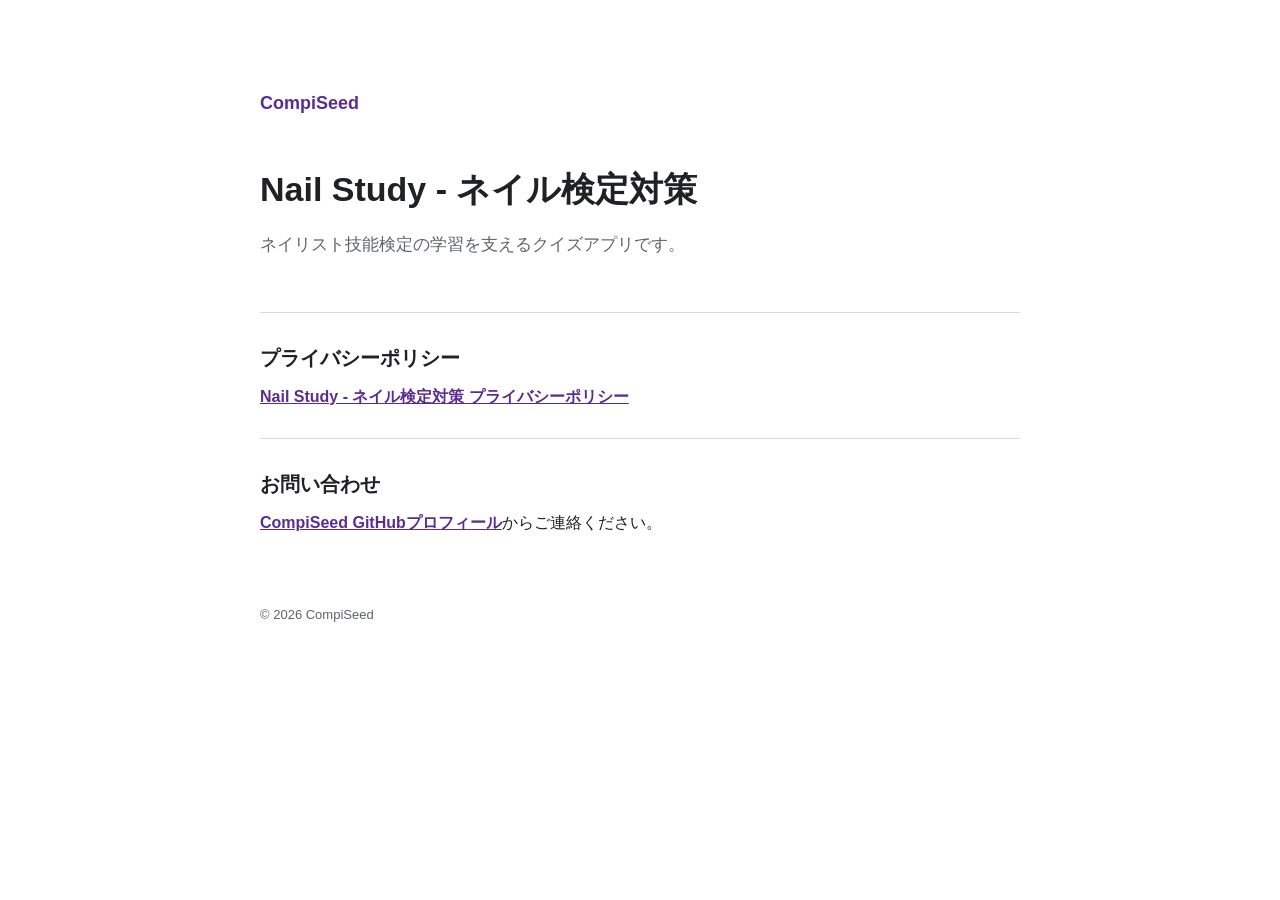
==== index.html @ 31a89fb5 "Create index.html" ====
<!doctype html>
<html lang="ja">
<head>
  <meta charset="utf-8">
  <meta name="viewport" content="width=device-width, initial-scale=1">
  <meta name="description" content="CompiSeedのNail Study - ネイル検定対策 公式情報">
  <title>CompiSeed | Nail Study - ネイル検定対策</title>
  <style>
    :root { --ink: #202124; --muted: #5f6368; --line: #ded9d4; --accent: #5c2d91; }
    * { box-sizing: border-box; }
    body { margin: 0; color: var(--ink); background: #fff; font-family: -apple-system, BlinkMacSystemFont, "Segoe UI", "Noto Sans JP", sans-serif; line-height: 1.7; }
    main { width: min(100% - 40px, 760px); min-height: 100vh; margin: 0 auto; padding: 88px 0 48px; }
    .brand { margin: 0 0 48px; color: var(--accent); font-size: 18px; font-weight: 700; }
    h1 { margin: 0; font-size: 34px; line-height: 1.3; }
    .lead { max-width: 560px; margin: 20px 0 52px; color: var(--muted); font-size: 17px; }
    section { border-top: 1px solid var(--line); padding: 28px 0; }
    h2 { margin: 0 0 8px; font-size: 20px; }
    p { margin: 0; }
    a { color: var(--accent); font-weight: 600; }
    footer { margin-top: 40px; color: var(--muted); font-size: 13px; }
    @media (max-width: 480px) { main { width: min(100% - 32px, 760px); padding-top: 64px; } h1 { font-size: 29px; } }
  </style>
</head>
<body>
  <main>
    <p class="brand">CompiSeed</p>
    <h1>Nail Study - ネイル検定対策</h1>
    <p class="lead">ネイリスト技能検定の学習を支えるクイズアプリです。</p>
    <section>
      <h2>プライバシーポリシー</h2>
      <p><a href="privacy.html">Nail Study - ネイル検定対策 プライバシーポリシー</a></p>
    </section>
    <section>
      <h2>お問い合わせ</h2>
      <p><a href="https://github.com/compiseed">CompiSeed GitHubプロフィール</a>からご連絡ください。</p>
    </section>
    <footer>© 2026 CompiSeed</footer>
  </main>
</body>
</html>
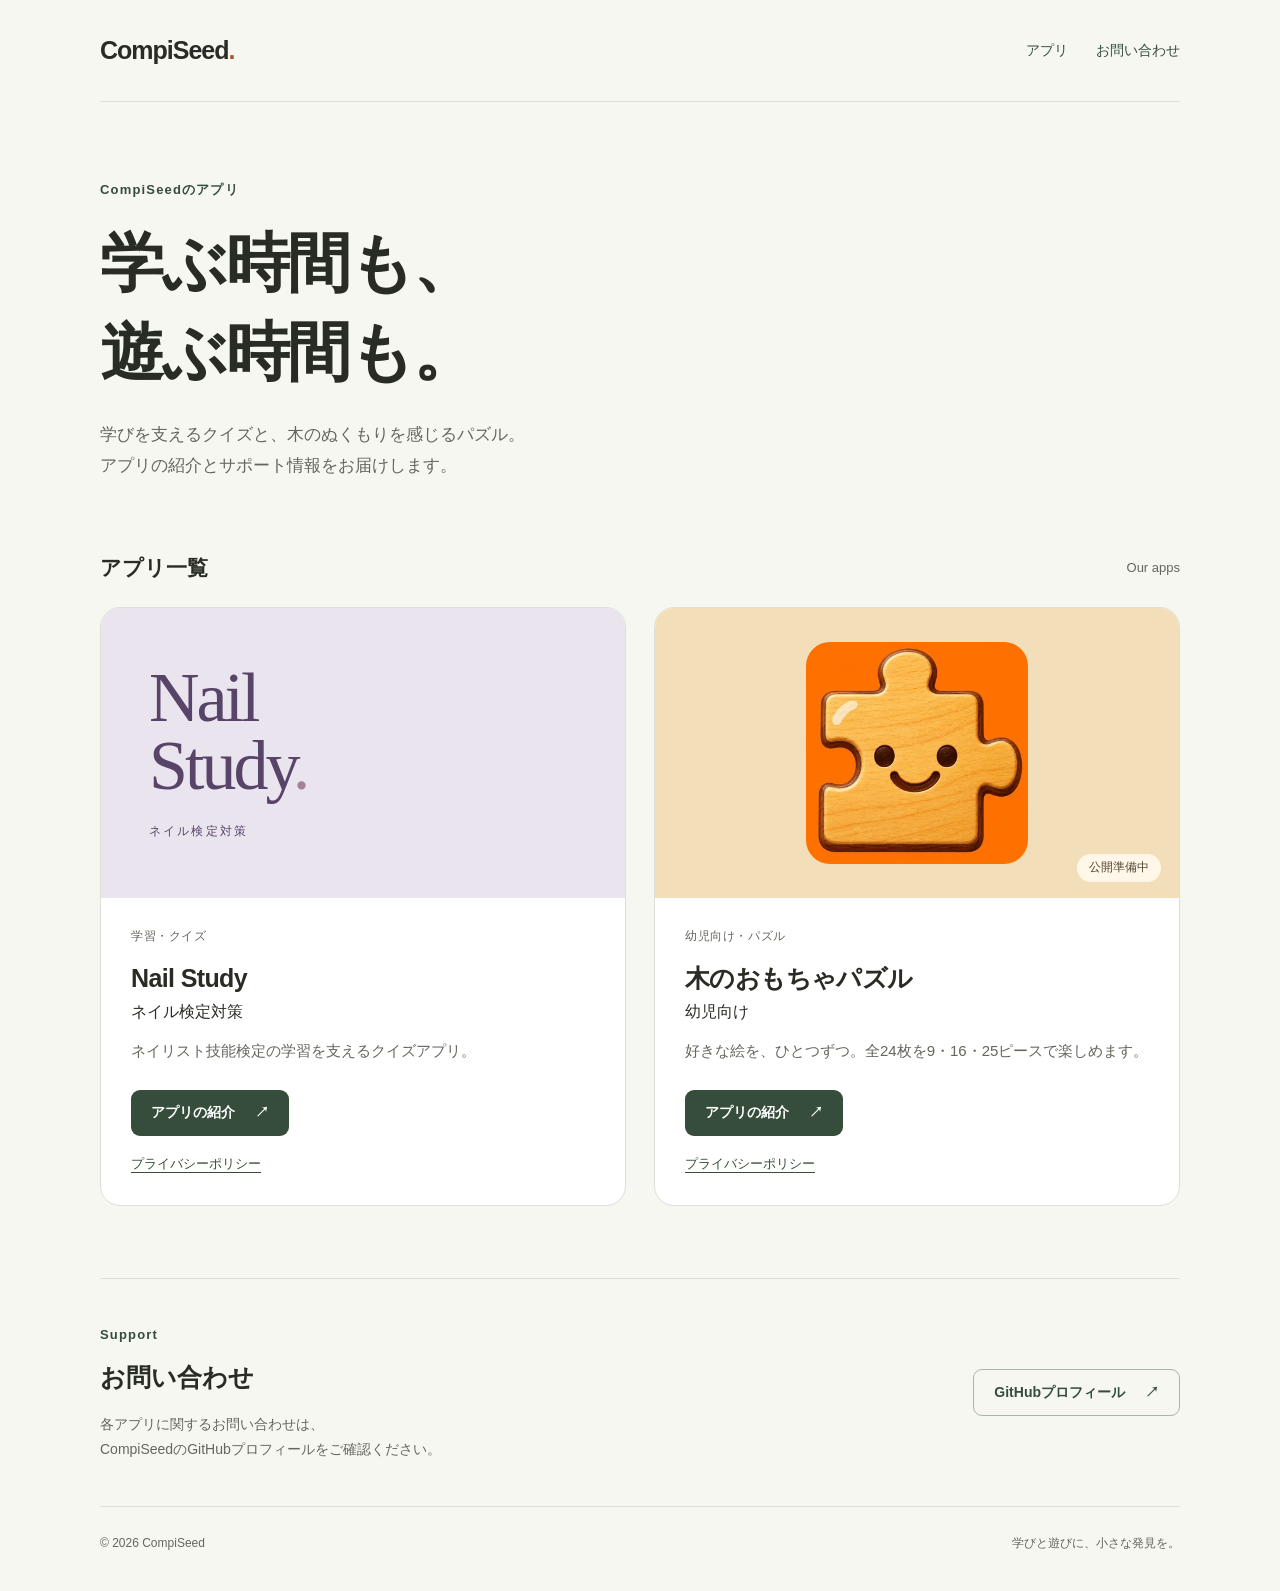
==== commit 7c0d8d26: "Build minimal CompiSeed multi-app site with wooden puzzle pages" ====
--- a/index.html
+++ b/index.html
@@ -3,38 +3,40 @@
 <head>
   <meta charset="utf-8">
   <meta name="viewport" content="width=device-width, initial-scale=1">
-  <meta name="description" content="CompiSeedのNail Study - ネイル検定対策 公式情報">
-  <title>CompiSeed | Nail Study - ネイル検定対策</title>
-  <style>
-    :root { --ink: #202124; --muted: #5f6368; --line: #ded9d4; --accent: #5c2d91; }
-    * { box-sizing: border-box; }
-    body { margin: 0; color: var(--ink); background: #fff; font-family: -apple-system, BlinkMacSystemFont, "Segoe UI", "Noto Sans JP", sans-serif; line-height: 1.7; }
-    main { width: min(100% - 40px, 760px); min-height: 100vh; margin: 0 auto; padding: 88px 0 48px; }
-    .brand { margin: 0 0 48px; color: var(--accent); font-size: 18px; font-weight: 700; }
-    h1 { margin: 0; font-size: 34px; line-height: 1.3; }
-    .lead { max-width: 560px; margin: 20px 0 52px; color: var(--muted); font-size: 17px; }
-    section { border-top: 1px solid var(--line); padding: 28px 0; }
-    h2 { margin: 0 0 8px; font-size: 20px; }
-    p { margin: 0; }
-    a { color: var(--accent); font-weight: 600; }
-    footer { margin-top: 40px; color: var(--muted); font-size: 13px; }
-    @media (max-width: 480px) { main { width: min(100% - 32px, 760px); padding-top: 64px; } h1 { font-size: 29px; } }
-  </style>
+  <meta name="description" content="CompiSeedのアプリ公式サイト。Nail Study - ネイル検定対策、木のおもちゃパズル幼児向けの紹介とプライバシーポリシー。">
+  <title>CompiSeed | アプリの紹介・サポート</title>
+  <link rel="stylesheet" href="assets/site.css">
 </head>
 <body>
-  <main>
-    <p class="brand">CompiSeed</p>
-    <h1>Nail Study - ネイル検定対策</h1>
-    <p class="lead">ネイリスト技能検定の学習を支えるクイズアプリです。</p>
-    <section>
-      <h2>プライバシーポリシー</h2>
-      <p><a href="privacy.html">Nail Study - ネイル検定対策 プライバシーポリシー</a></p>
+  <a class="skip" href="#main">本文へ移動</a>
+  <header class="site-header container">
+    <a class="brand" href="./" aria-label="CompiSeed ホーム">CompiSeed<span class="brand-dot" aria-hidden="true">.</span></a>
+    <nav aria-label="メインナビゲーション"><a href="#apps">アプリ</a><a href="#support">お問い合わせ</a></nav>
+  </header>
+  <main id="main" class="container">
+    <section class="intro" aria-labelledby="intro-title">
+      <p class="eyebrow">CompiSeedのアプリ</p>
+      <h1 id="intro-title">学ぶ時間も、<br>遊ぶ時間も。</h1>
+      <p class="lead">学びを支えるクイズと、木のぬくもりを感じるパズル。<br class="desktop-break">アプリの紹介とサポート情報をお届けします。</p>
     </section>
-    <section>
-      <h2>お問い合わせ</h2>
-      <p><a href="https://github.com/compiseed">CompiSeed GitHubプロフィール</a>からご連絡ください。</p>
+    <section id="apps" aria-labelledby="apps-title">
+      <div class="section-heading"><h2 id="apps-title">アプリ一覧</h2><span>Our apps</span></div>
+      <div class="app-grid">
+        <article class="app-card nail-card">
+          <div class="app-visual nail-visual" aria-hidden="true"><span class="nail-wordmark">Nail<br>Study<span>.</span></span><span class="nail-caption">ネイル検定対策</span></div>
+          <div class="app-copy"><p class="category">学習・クイズ</p><h3>Nail Study<span class="subtitle">ネイル検定対策</span></h3><p>ネイリスト技能検定の学習を支えるクイズアプリ。</p><div class="app-links"><a class="button" href="nail-study/">アプリの紹介 <span aria-hidden="true">↗</span></a><a class="text-link" href="privacy.html">プライバシーポリシー</a></div></div>
+        </article>
+        <article class="app-card puzzle-card">
+          <div class="app-visual puzzle-visual"><img src="assets/smiling-piece.webp" width="360" height="360" alt="木の質感のある、にっこり笑うパズルピース" decoding="async"><span class="status">公開準備中</span></div>
+          <div class="app-copy"><p class="category">幼児向け・パズル</p><h3>木のおもちゃパズル<span class="subtitle">幼児向け</span></h3><p>好きな絵を、ひとつずつ。全24枚を9・16・25ピースで楽しめます。</p><div class="app-links"><a class="button" href="wooden-puzzle/">アプリの紹介 <span aria-hidden="true">↗</span></a><a class="text-link" href="wooden-puzzle/privacy.html">プライバシーポリシー</a></div></div>
+        </article>
+      </div>
     </section>
-    <footer>© 2026 CompiSeed</footer>
+    <section id="support" class="support" aria-labelledby="support-title">
+      <div><p class="eyebrow">Support</p><h2 id="support-title">お問い合わせ</h2><p>各アプリに関するお問い合わせは、<br>CompiSeedのGitHubプロフィールをご確認ください。</p></div>
+      <a class="button button-outline" href="https://github.com/compiseed">GitHubプロフィール <span aria-hidden="true">↗</span></a>
+    </section>
   </main>
+  <footer class="site-footer container"><span>© 2026 CompiSeed</span><span>学びと遊びに、小さな発見を。</span></footer>
 </body>
 </html>
--- a/assets/site.css
+++ b/assets/site.css
@@ -0,0 +1,72 @@
+:root{--ink:#292b25;--muted:#64675d;--paper:#f7f7f2;--line:#dedfd5;--green:#354d3a;--purple:#69557a;--white:#fff;--wood:#f5e4c5}
+*{box-sizing:border-box}
+html{scroll-padding-top:24px}
+body{margin:0;background:var(--paper);color:var(--ink);font-family:-apple-system,BlinkMacSystemFont,"Segoe UI","Noto Sans JP",sans-serif;line-height:1.8;-webkit-text-size-adjust:100%}
+a{color:var(--green);text-underline-offset:4px}
+a:hover{text-decoration-thickness:2px}
+a:focus-visible{outline:3px solid #a76325;outline-offset:5px}
+img{max-width:100%;height:auto}
+.container{width:min(100% - 80px,1080px);margin-inline:auto}
+.skip{position:absolute;top:-100px;left:16px;background:var(--white);padding:12px;z-index:5}
+.skip:focus{top:12px}
+.site-header{display:flex;align-items:center;justify-content:space-between;gap:24px;padding-block:28px;border-bottom:1px solid var(--line)}
+.brand{color:var(--ink);font-size:25px;font-weight:750;letter-spacing:-1px;text-decoration:none;white-space:nowrap}
+.brand-dot{color:#a05b31}
+nav{display:flex;gap:28px;flex-wrap:wrap}
+nav a{font-size:14px;text-decoration:none;min-height:44px;display:inline-flex;align-items:center}
+.intro{padding-block:76px 68px}
+.eyebrow{margin:0 0 18px;color:var(--green);font-size:13px;letter-spacing:.09em;font-weight:650}
+h1,h2,h3,p{overflow-wrap:anywhere}
+h1{font-size:clamp(36px,5.4vw,64px);line-height:1.38;letter-spacing:-.035em;margin:0;font-weight:700}
+.lead{margin:24px 0 0;color:var(--muted);font-size:17px}
+.section-heading{display:flex;justify-content:space-between;gap:16px;align-items:center;margin-bottom:20px}
+.section-heading h2{font-size:21px;margin:0}
+.section-heading span{font-size:13px;color:var(--muted)}
+.app-grid{display:grid;grid-template-columns:repeat(2,minmax(0,1fr));gap:28px}
+.app-card{background:var(--white);border:1px solid var(--line);border-radius:20px;overflow:hidden;display:flex;flex-direction:column}
+.app-visual{min-height:290px;display:flex;align-items:center;justify-content:center;position:relative}
+.nail-visual{background:#eae4ee;color:#574468;flex-direction:column;align-items:flex-start;padding:38px 48px}
+.nail-wordmark{font-family:Georgia,"Times New Roman",serif;font-size:70px;line-height:.98;letter-spacing:-3px}
+.nail-wordmark span{color:#a48099}
+.nail-caption{font-size:12px;letter-spacing:.18em;margin-top:20px}
+.puzzle-visual{background:#f2dfba}
+.puzzle-visual img{width:222px;height:222px;object-fit:cover;border-radius:24px}
+.status{position:absolute;right:18px;bottom:16px;font-size:12px;color:#53462f;background:#fff7e8;padding:3px 12px;border-radius:20px}
+.app-copy{padding:28px 30px 30px;display:flex;flex-direction:column;flex:1}
+.category{font-size:12px;letter-spacing:.05em;color:var(--muted);margin:0 0 12px}
+.app-copy h3{font-size:25px;line-height:1.45;margin:0 0 14px;letter-spacing:-.025em}
+.subtitle{display:block;font-size:16px;letter-spacing:0;font-weight:500;margin-top:4px}
+.app-copy>p:not(.category){margin:0 0 26px;color:var(--muted);font-size:15px}
+.app-links{display:flex;gap:16px;align-items:flex-start;flex-direction:column;margin-top:auto}
+.button{display:inline-flex;align-items:center;justify-content:space-between;gap:20px;min-height:46px;padding:10px 20px;background:var(--green);color:var(--white);text-decoration:none;border-radius:9px;font-size:14px;font-weight:600;max-width:100%}
+.button:hover{background:#263d2c;text-decoration:none}
+.text-link{font-size:13px}
+.button-outline{background:transparent;color:var(--green);border:1px solid #acb6a7}
+.button-outline:hover{background:#e9eee5}
+.support{display:flex;align-items:center;justify-content:space-between;gap:32px;border-top:1px solid var(--line);margin-top:72px;padding:44px 0}
+.support .eyebrow{margin-bottom:8px}
+.support h2{font-size:25px;margin:0 0 12px}
+.support p:not(.eyebrow){color:var(--muted);font-size:14px;margin:0}
+.site-footer{padding-block:26px 36px;border-top:1px solid var(--line);display:flex;justify-content:space-between;gap:20px;font-size:12px;color:var(--muted)}
+.breadcrumbs{margin:30px 0 0;font-size:13px;color:var(--muted)}
+.detail-intro{padding-block:44px 36px;max-width:780px}
+.detail-intro h1{font-size:clamp(31px,4.4vw,48px)}
+.detail-intro .status-inline{display:inline-block;margin-bottom:16px;background:#eceee3;color:var(--green);padding:2px 12px;border-radius:20px;font-size:12px}
+.detail-image{width:100%;display:block;border-radius:16px;border:1px solid var(--line)}
+.detail-copy{max-width:760px;padding-block:16px 36px}
+.detail-copy h2{font-size:22px;margin:38px 0 14px}
+.detail-copy p,.detail-copy li{font-size:16px}
+.detail-copy p{margin:0 0 14px}
+.detail-copy ul{padding-left:1.4em;margin:0 0 18px}
+.detail-actions{display:flex;flex-wrap:wrap;gap:20px;align-items:center;margin-top:32px}
+.nail-detail-banner{border-radius:16px;min-height:220px;padding-block:36px}
+.policy{max-width:780px;margin-inline:auto;padding-block:44px}
+.policy h1{font-size:34px;line-height:1.5}
+.policy .policy-app{font-weight:600;margin-bottom:6px}
+.policy .date{font-size:13px;color:var(--muted);margin:12px 0 24px}
+.policy h2{font-size:21px;line-height:1.6;margin:32px 0 12px}
+.policy p,.policy li{font-size:16px}
+.policy ul{padding-left:1.4em}
+.policy .policy-scope{border-left:3px solid #9d8051;padding:8px 0 8px 18px;margin:24px 0;color:var(--muted);font-size:14px}
+@media(max-width:700px){.container{width:calc(100% - 40px)}.site-header{padding-block:20px;gap:16px}.brand{font-size:23px}nav{gap:16px}nav a{font-size:12px}.intro{padding-block:48px 44px}.lead{font-size:15px}.desktop-break{display:none}.app-grid{grid-template-columns:1fr;gap:24px}.app-visual{min-height:250px}.app-copy{padding:24px}.support{margin-top:48px;padding-block:32px;align-items:flex-start;flex-direction:column;gap:22px}.site-footer{flex-direction:column;gap:6px;padding-bottom:28px}.detail-intro{padding-top:32px}.detail-copy p,.detail-copy li,.policy p,.policy li{font-size:15px}.policy{padding-top:32px}.policy h1{font-size:28px}}
+@media(prefers-reduced-motion:reduce){html{scroll-behavior:auto}}
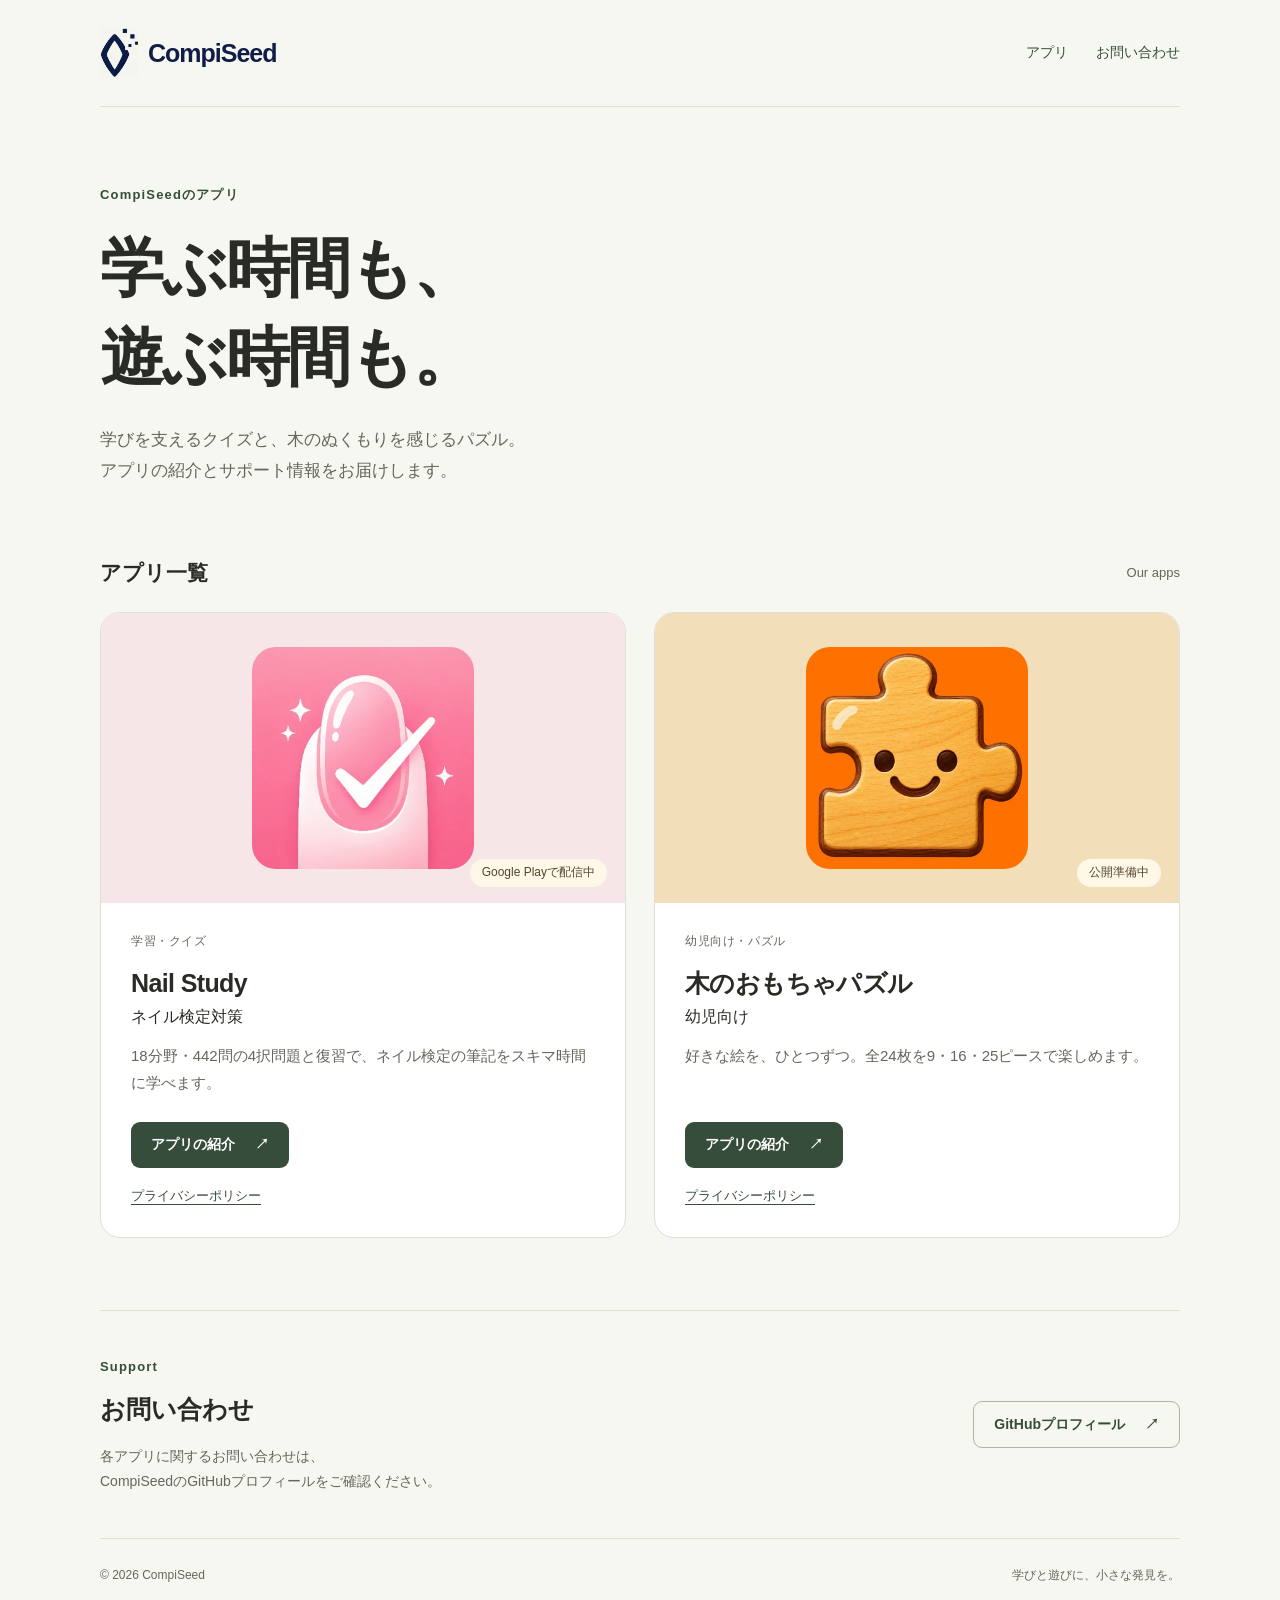
==== commit e7e632eb: "Add CompiSeed logo and refresh Nail Study from Google Play listing" ====
--- a/index.html
+++ b/index.html
@@ -10,7 +10,7 @@
 <body>
   <a class="skip" href="#main">本文へ移動</a>
   <header class="site-header container">
-    <a class="brand" href="./" aria-label="CompiSeed ホーム">CompiSeed<span class="brand-dot" aria-hidden="true">.</span></a>
+    <a class="brand" href="./" aria-label="CompiSeed ホーム"><span class="brand-icon"><img src="assets/compiseed-logo.jpg" width="573" height="573" alt="CompiSeedのシンボルマーク" decoding="async"></span><span>CompiSeed</span></a>
     <nav aria-label="メインナビゲーション"><a href="#apps">アプリ</a><a href="#support">お問い合わせ</a></nav>
   </header>
   <main id="main" class="container">
@@ -23,8 +23,8 @@
       <div class="section-heading"><h2 id="apps-title">アプリ一覧</h2><span>Our apps</span></div>
       <div class="app-grid">
         <article class="app-card nail-card">
-          <div class="app-visual nail-visual" aria-hidden="true"><span class="nail-wordmark">Nail<br>Study<span>.</span></span><span class="nail-caption">ネイル検定対策</span></div>
-          <div class="app-copy"><p class="category">学習・クイズ</p><h3>Nail Study<span class="subtitle">ネイル検定対策</span></h3><p>ネイリスト技能検定の学習を支えるクイズアプリ。</p><div class="app-links"><a class="button" href="nail-study/">アプリの紹介 <span aria-hidden="true">↗</span></a><a class="text-link" href="privacy.html">プライバシーポリシー</a></div></div>
+          <div class="app-visual nail-visual nail-icon-visual"><img src="assets/nail-icon.webp" width="360" height="360" alt="Nail Studyの公式アプリアイコン。ピンクの爪に白いチェックマーク。" decoding="async"><span class="status nail-status">Google Playで配信中</span></div>
+          <div class="app-copy"><p class="category">学習・クイズ</p><h3>Nail Study<span class="subtitle">ネイル検定対策</span></h3><p>18分野・442問の4択問題と復習で、ネイル検定の筆記をスキマ時間に学べます。</p><div class="app-links"><a class="button" href="nail-study/">アプリの紹介 <span aria-hidden="true">↗</span></a><a class="text-link" href="privacy.html">プライバシーポリシー</a></div></div>
         </article>
         <article class="app-card puzzle-card">
           <div class="app-visual puzzle-visual"><img src="assets/smiling-piece.webp" width="360" height="360" alt="木の質感のある、にっこり笑うパズルピース" decoding="async"><span class="status">公開準備中</span></div>
--- a/assets/site.css
+++ b/assets/site.css
@@ -10,7 +10,9 @@
 .skip{position:absolute;top:-100px;left:16px;background:var(--white);padding:12px;z-index:5}
 .skip:focus{top:12px}
 .site-header{display:flex;align-items:center;justify-content:space-between;gap:24px;padding-block:28px;border-bottom:1px solid var(--line)}
-.brand{color:var(--ink);font-size:25px;font-weight:750;letter-spacing:-1px;text-decoration:none;white-space:nowrap}
+.brand{color:#101e47;font-size:25px;font-weight:750;letter-spacing:-1px;text-decoration:none;white-space:nowrap;display:inline-flex;align-items:center;gap:10px}
+.brand-icon{display:block;position:relative;width:38px;height:50px;overflow:hidden;flex:none;mix-blend-mode:multiply}
+.brand-icon img{position:absolute;width:74px;height:74px;max-width:none;left:-21px;top:-8px}
 .brand-dot{color:#a05b31}
 nav{display:flex;gap:28px;flex-wrap:wrap}
 nav a{font-size:14px;text-decoration:none;min-height:44px;display:inline-flex;align-items:center}
@@ -29,6 +31,9 @@
 .nail-wordmark{font-family:Georgia,"Times New Roman",serif;font-size:70px;line-height:.98;letter-spacing:-3px}
 .nail-wordmark span{color:#a48099}
 .nail-caption{font-size:12px;letter-spacing:.18em;margin-top:20px}
+.nail-icon-visual{align-items:center;justify-content:center;background:#f6e6e8;padding:28px}
+.nail-icon-visual img{width:222px;height:222px;border-radius:24px;object-fit:contain}
+.nail-status{background:#fff6f5;color:#7f4e55}
 .puzzle-visual{background:#f2dfba}
 .puzzle-visual img{width:222px;height:222px;object-fit:cover;border-radius:24px}
 .status{position:absolute;right:18px;bottom:16px;font-size:12px;color:#53462f;background:#fff7e8;padding:3px 12px;border-radius:20px}
@@ -60,6 +65,21 @@
 .detail-copy ul{padding-left:1.4em;margin:0 0 18px}
 .detail-actions{display:flex;flex-wrap:wrap;gap:20px;align-items:center;margin-top:32px}
 .nail-detail-banner{border-radius:16px;min-height:220px;padding-block:36px}
+.nail-intro{display:flex;gap:38px;align-items:center;max-width:none;padding-bottom:48px}
+.nail-detail-icon{width:164px;height:164px;flex:none;border-radius:32px}
+.nail-intro .lead{margin-top:18px}
+.nail-intro .detail-actions{margin-top:24px;gap:16px}
+.store-note{color:var(--muted);font-size:13px}
+.nail-features{display:grid;grid-template-columns:repeat(3,minmax(0,1fr));gap:28px;border-block:1px solid var(--line);padding-block:32px}
+.feature-number{font-size:12px;letter-spacing:.1em;color:#93685f}
+.nail-features h2{font-size:20px;line-height:1.65;margin:10px 0 14px}
+.nail-features p{font-size:14px;color:var(--muted);margin:0}
+.nail-screens{padding-top:44px}
+.screenshot-grid{display:grid;grid-template-columns:repeat(3,minmax(0,1fr));gap:24px}
+.screenshot-grid figure{margin:0;min-width:0}
+.screenshot-grid img{display:block;width:100%;border-radius:12px;border:1px solid var(--line);background:#f9f4ec}
+.screenshot-grid figcaption{font-size:14px;margin-top:12px;color:var(--muted)}
+.detail-copy .content-source{font-size:13px;color:var(--muted);margin-top:24px}
 .policy{max-width:780px;margin-inline:auto;padding-block:44px}
 .policy h1{font-size:34px;line-height:1.5}
 .policy .policy-app{font-weight:600;margin-bottom:6px}
@@ -70,3 +90,5 @@
 .policy .policy-scope{border-left:3px solid #9d8051;padding:8px 0 8px 18px;margin:24px 0;color:var(--muted);font-size:14px}
 @media(max-width:700px){.container{width:calc(100% - 40px)}.site-header{padding-block:20px;gap:16px}.brand{font-size:23px}nav{gap:16px}nav a{font-size:12px}.intro{padding-block:48px 44px}.lead{font-size:15px}.desktop-break{display:none}.app-grid{grid-template-columns:1fr;gap:24px}.app-visual{min-height:250px}.app-copy{padding:24px}.support{margin-top:48px;padding-block:32px;align-items:flex-start;flex-direction:column;gap:22px}.site-footer{flex-direction:column;gap:6px;padding-bottom:28px}.detail-intro{padding-top:32px}.detail-copy p,.detail-copy li,.policy p,.policy li{font-size:15px}.policy{padding-top:32px}.policy h1{font-size:28px}}
 @media(prefers-reduced-motion:reduce){html{scroll-behavior:auto}}
+@media(max-width:700px){.nail-intro{gap:22px;align-items:flex-start}.nail-detail-icon{width:88px;height:88px;border-radius:18px}.nail-intro h1{font-size:30px}.nail-features{grid-template-columns:1fr;gap:26px}.nail-features h2{margin:4px 0 8px}.screenshot-grid{gap:16px}.screenshot-grid figcaption{font-size:12px}}
+@media(max-width:480px){.site-header{flex-wrap:wrap;gap:8px;padding-block:14px}.site-header nav{width:100%;gap:24px}.brand{font-size:24px}.nail-intro{flex-direction:column;gap:20px}.nail-intro .lead br{display:none}.screenshot-grid{grid-template-columns:1fr;gap:28px}.screenshot-grid figure{width:min(100%,320px);margin-inline:auto}.screenshot-grid figcaption{font-size:14px}.nail-detail-icon{width:96px;height:96px}}
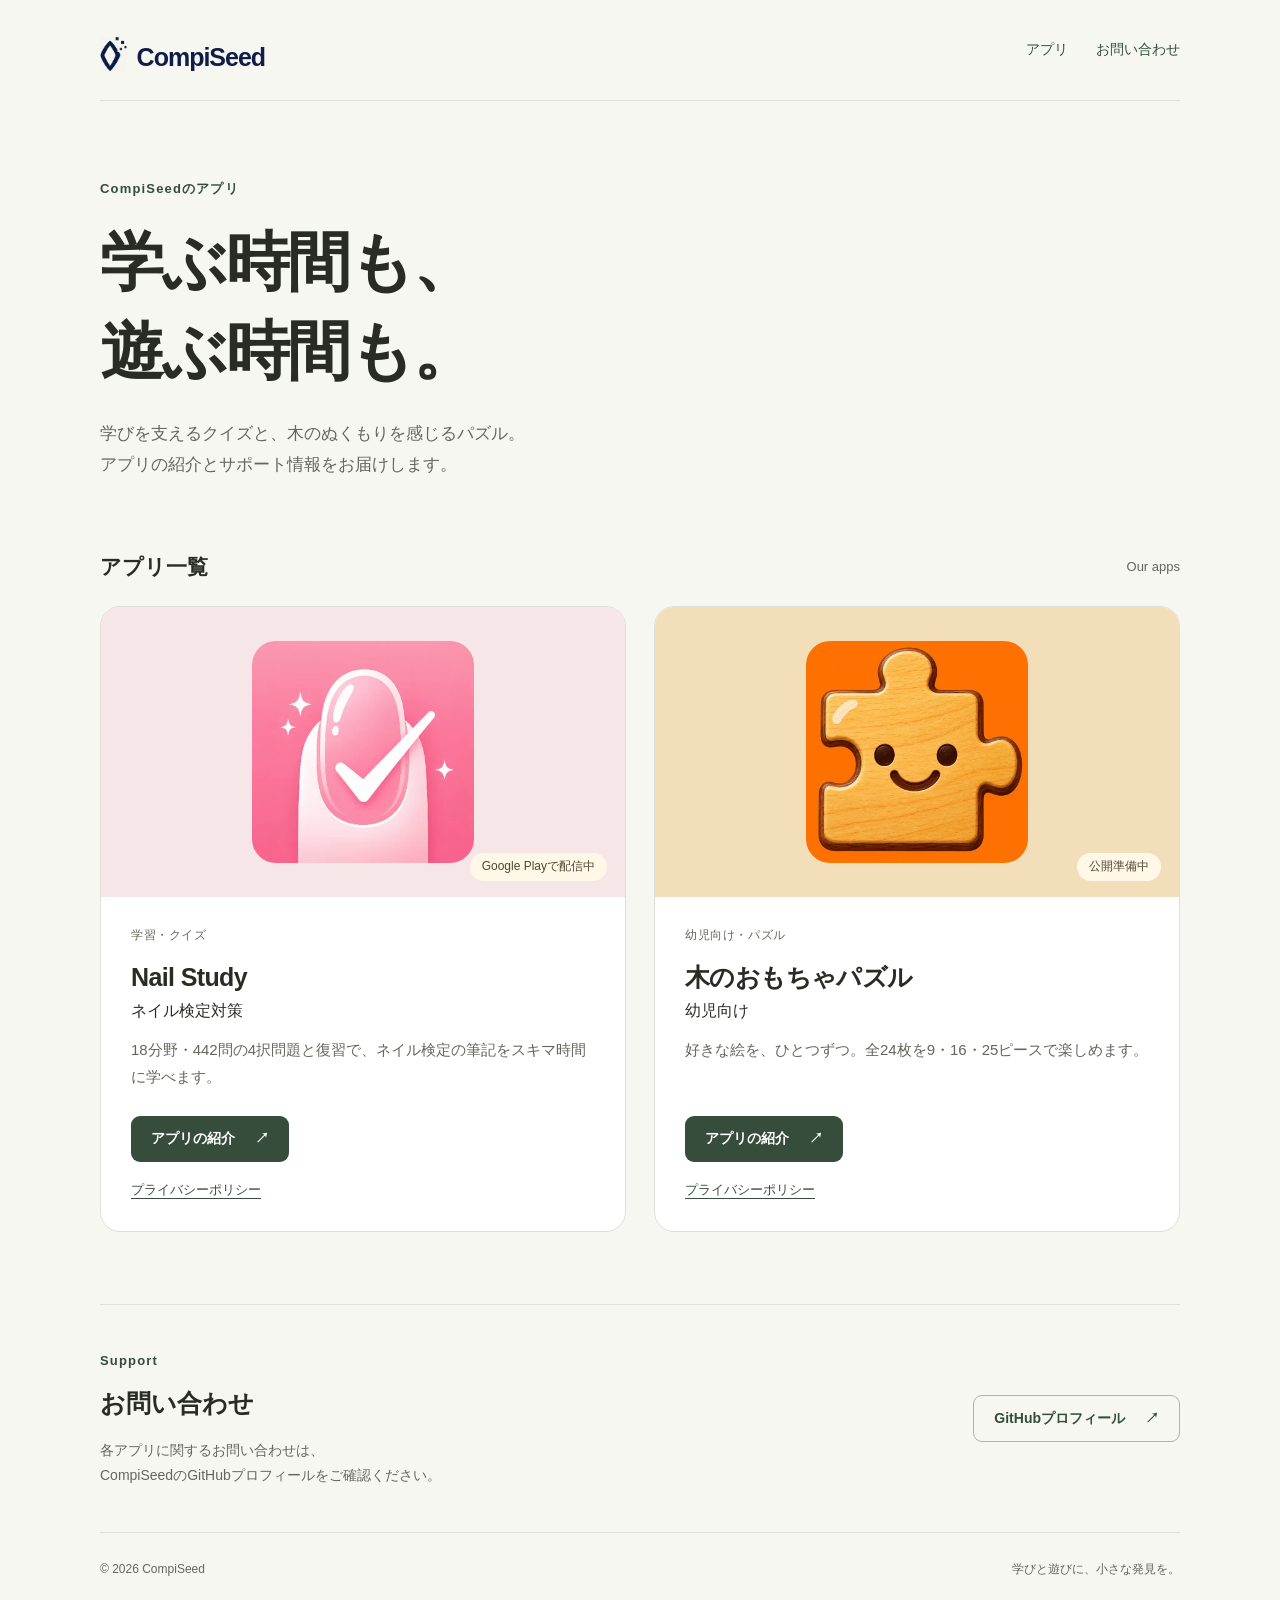
==== commit 1b12c3ad: "Apply logo option C with a smaller mark and bottom-aligned company text" ====
--- a/index.html
+++ b/index.html
@@ -5,12 +5,13 @@
   <meta name="viewport" content="width=device-width, initial-scale=1">
   <meta name="description" content="CompiSeedのアプリ公式サイト。Nail Study - ネイル検定対策、木のおもちゃパズル幼児向けの紹介とプライバシーポリシー。">
   <title>CompiSeed | アプリの紹介・サポート</title>
-  <link rel="stylesheet" href="assets/site.css">
+  <link rel="stylesheet" href="assets/site.css?v=logo-c">
+  <script src="assets/brand.js?v=logo-c" defer></script>
 </head>
 <body>
   <a class="skip" href="#main">本文へ移動</a>
   <header class="site-header container">
-    <a class="brand" href="./" aria-label="CompiSeed ホーム"><span class="brand-icon"><img src="assets/compiseed-logo.jpg" width="573" height="573" alt="CompiSeedのシンボルマーク" decoding="async"></span><span>CompiSeed</span></a>
+    <a class="brand" href="./" aria-label="CompiSeed ホーム"><span class="brand-icon"><img src="assets/compiseed-logo.jpg" width="573" height="573" alt="CompiSeedのシンボルマーク" decoding="async"></span><span class="brand-wordmark">CompiSeed</span></a>
     <nav aria-label="メインナビゲーション"><a href="#apps">アプリ</a><a href="#support">お問い合わせ</a></nav>
   </header>
   <main id="main" class="container">
--- a/assets/site.css
+++ b/assets/site.css
@@ -10,9 +10,11 @@
 .skip{position:absolute;top:-100px;left:16px;background:var(--white);padding:12px;z-index:5}
 .skip:focus{top:12px}
 .site-header{display:flex;align-items:center;justify-content:space-between;gap:24px;padding-block:28px;border-bottom:1px solid var(--line)}
-.brand{color:#101e47;font-size:25px;font-weight:750;letter-spacing:-1px;text-decoration:none;white-space:nowrap;display:inline-flex;align-items:center;gap:10px}
-.brand-icon{display:block;position:relative;width:38px;height:50px;overflow:hidden;flex:none;mix-blend-mode:multiply}
-.brand-icon img{position:absolute;width:74px;height:74px;max-width:none;left:-21px;top:-8px}
+.brand{--mark-scale:.7;color:#101e47;font-size:25px;font-weight:750;letter-spacing:-1px;text-decoration:none;white-space:nowrap;display:inline-flex;align-items:flex-end;gap:10px;min-height:44px}
+.brand-icon{display:block;position:relative;width:calc(38px * var(--mark-scale));height:calc(50px * var(--mark-scale));overflow:hidden;flex:none;mix-blend-mode:multiply}
+.brand-icon img{position:absolute;width:calc(74px * var(--mark-scale));height:calc(74px * var(--mark-scale));max-width:none;left:calc(-21px * var(--mark-scale));top:calc(-8px * var(--mark-scale))}
+.brand-wordmark{display:block;line-height:1}
+.brand-baseline{display:inline-block;width:0;height:0;vertical-align:baseline}
 .brand-dot{color:#a05b31}
 nav{display:flex;gap:28px;flex-wrap:wrap}
 nav a{font-size:14px;text-decoration:none;min-height:44px;display:inline-flex;align-items:center}
